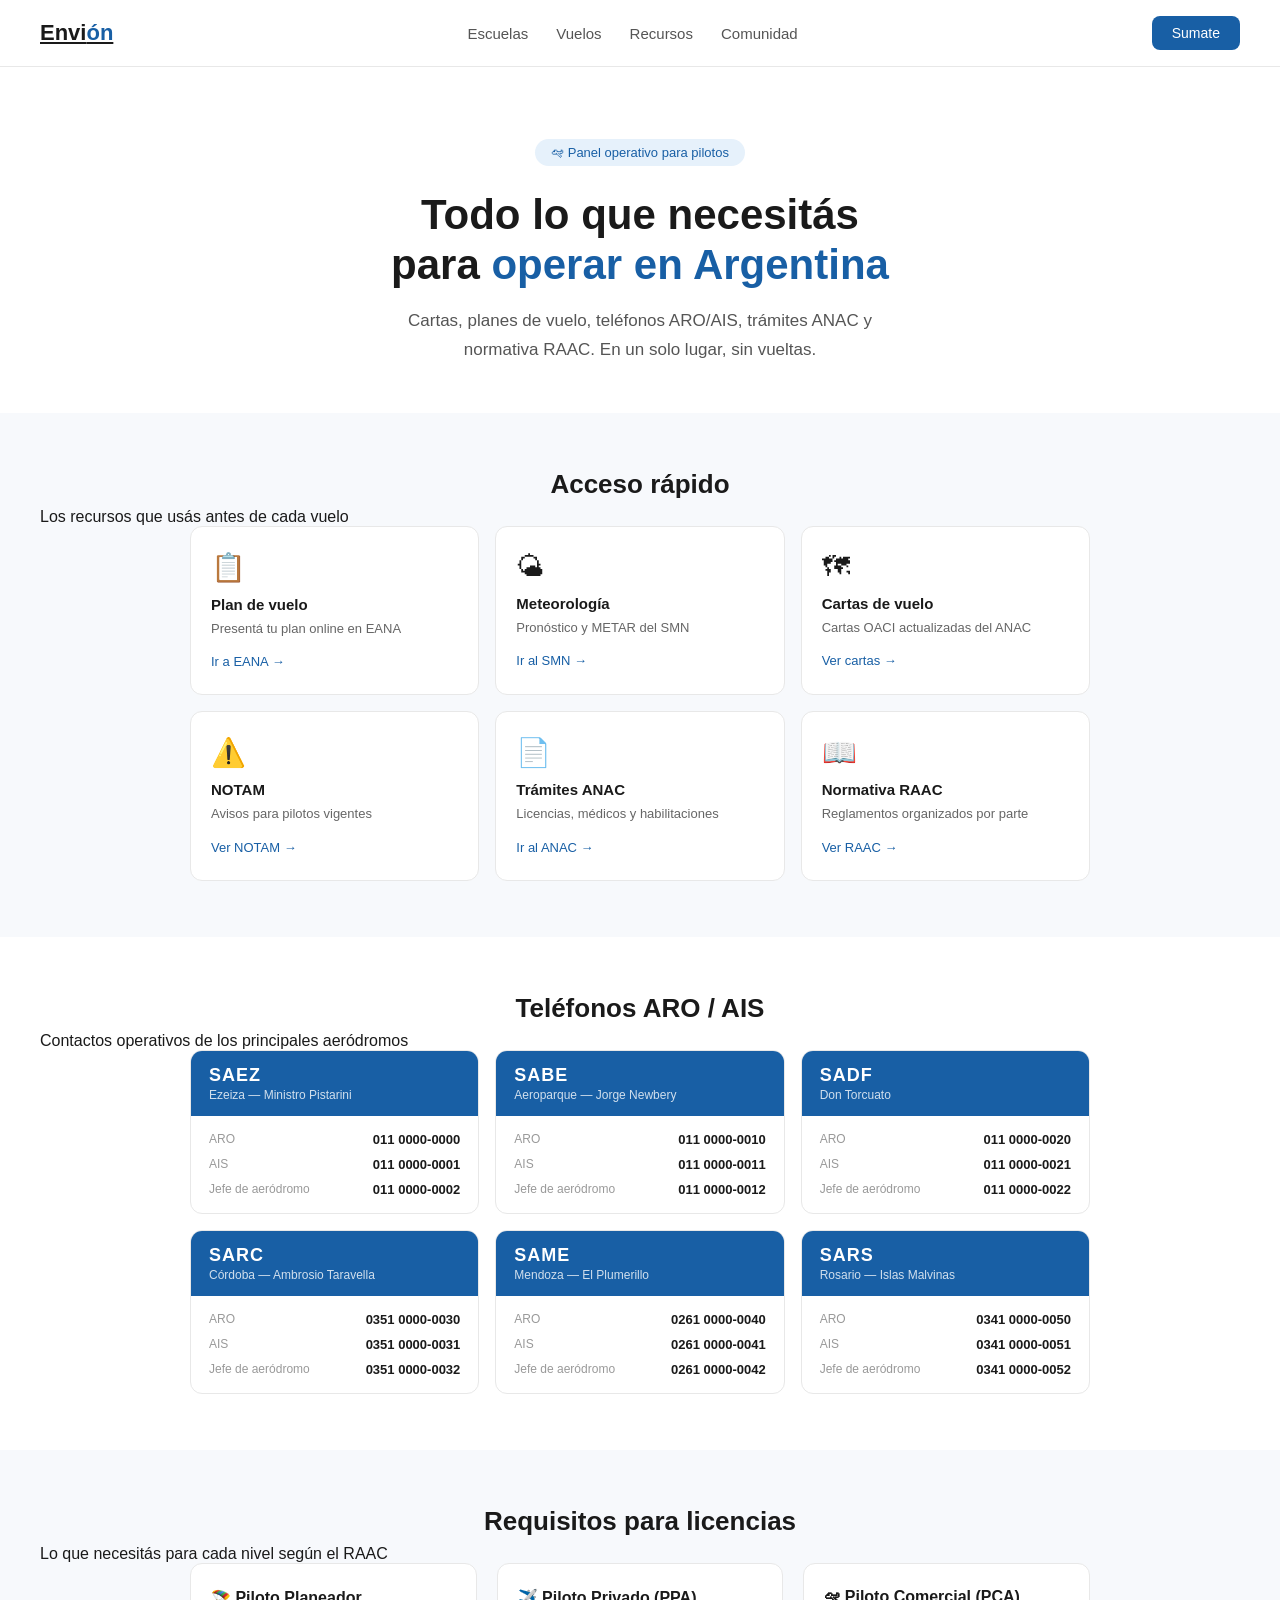
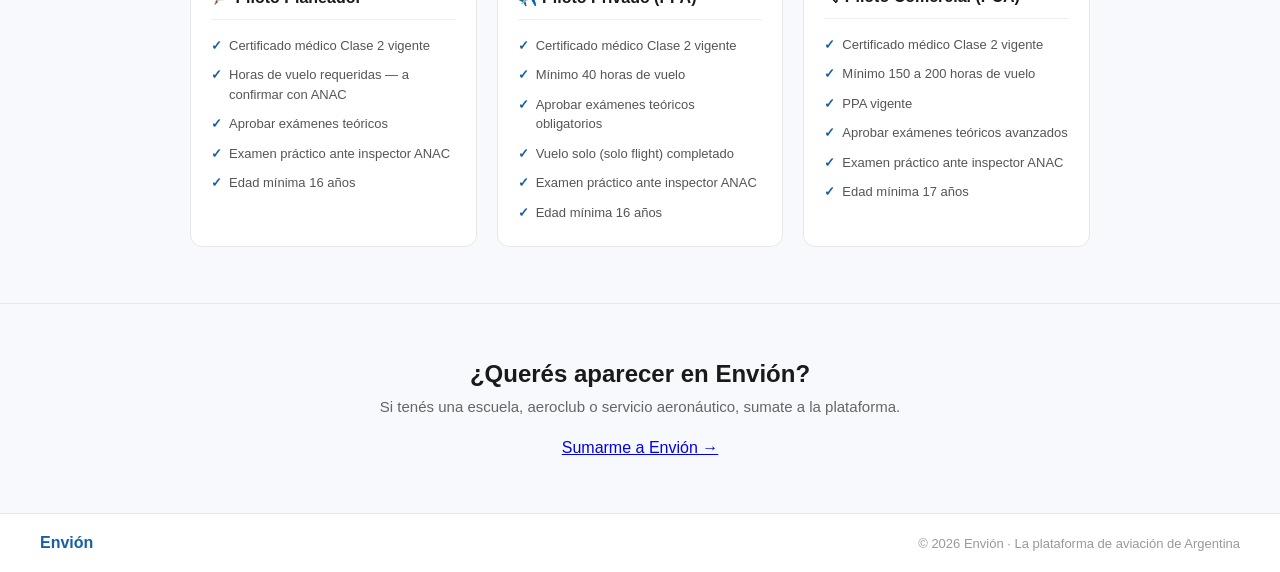
==== piloto.html @ a9848a8b "agrego nueva pag piloto" ====
<!DOCTYPE html>
<html lang="es">
<head>
  <meta charset="UTF-8" />
  <meta name="viewport" content="width=device-width, initial-scale=1.0"/>
  <title>Ya soy piloto — Envión</title>
  <link rel="stylesheet" href="css/style.css"/>
  <link rel="stylesheet" href="css/piloto.css"/>
</head>
<body>

  <!-- NAV -->
  <nav class="nav">
    <a href="index.html" class="logo">Envi<span>ón</span></a>
    <div class="nav-links">
      <a href="escuelas.html">Escuelas</a>
      <a href="vuelos.html">Vuelos</a>
      <a href="#">Recursos</a>
      <a href="#">Comunidad</a>
    </div>
    <button class="nav-cta">Sumate</button>
  </nav>

  <!-- HERO -->
  <section class="pil-hero">
    <div class="badge">🛩 Panel operativo para pilotos</div>
    <h1>Todo lo que necesitás<br>para <span>operar en Argentina</span></h1>
    <p>Cartas, planes de vuelo, teléfonos ARO/AIS, trámites ANAC y normativa RAAC. En un solo lugar, sin vueltas.</p>
  </section>

  <!-- ACCESO RÁPIDO -->
  <section class="pil-acceso">
    <h2>Acceso rápido</h2>
    <p class="section-sub">Los recursos que usás antes de cada vuelo</p>
    <div class="acceso-grid">
      <a href="https://www.eana.com.ar" target="_blank" class="acceso-card">
        <div class="acceso-icon">📋</div>
        <h4>Plan de vuelo</h4>
        <p>Presentá tu plan online en EANA</p>
        <span class="acceso-link">Ir a EANA →</span>
      </a>
      <a href="https://www.smn.gob.ar" target="_blank" class="acceso-card">
        <div class="acceso-icon">🌤</div>
        <h4>Meteorología</h4>
        <p>Pronóstico y METAR del SMN</p>
        <span class="acceso-link">Ir al SMN →</span>
      </a>
      <a href="https://www.anac.gob.ar" target="_blank" class="acceso-card">
        <div class="acceso-icon">🗺</div>
        <h4>Cartas de vuelo</h4>
        <p>Cartas OACI actualizadas del ANAC</p>
        <span class="acceso-link">Ver cartas →</span>
      </a>
      <a href="https://www.eana.com.ar" target="_blank" class="acceso-card">
        <div class="acceso-icon">⚠️</div>
        <h4>NOTAM</h4>
        <p>Avisos para pilotos vigentes</p>
        <span class="acceso-link">Ver NOTAM →</span>
      </a>
      <a href="https://www.anac.gob.ar" target="_blank" class="acceso-card">
        <div class="acceso-icon">📄</div>
        <h4>Trámites ANAC</h4>
        <p>Licencias, médicos y habilitaciones</p>
        <span class="acceso-link">Ir al ANAC →</span>
      </a>
      <a href="https://www.anac.gob.ar" target="_blank" class="acceso-card">
        <div class="acceso-icon">📖</div>
        <h4>Normativa RAAC</h4>
        <p>Reglamentos organizados por parte</p>
        <span class="acceso-link">Ver RAAC →</span>
      </a>
    </div>
  </section>

  <!-- TELÉFONOS ARO/AIS -->
  <section class="pil-telefonos">
    <h2>Teléfonos ARO / AIS</h2>
    <p class="section-sub">Contactos operativos de los principales aeródromos</p>
    <div class="tel-grid">

      <div class="tel-card">
        <div class="tel-header">
          <div class="tel-icao">SAEZ</div>
          <div class="tel-nombre">Ezeiza — Ministro Pistarini</div>
        </div>
        <div class="tel-datos">
          <div class="tel-dato"><span class="tel-label">ARO</span><span class="tel-val">011 0000-0000</span></div>
          <div class="tel-dato"><span class="tel-label">AIS</span><span class="tel-val">011 0000-0001</span></div>
          <div class="tel-dato"><span class="tel-label">Jefe de aeródromo</span><span class="tel-val">011 0000-0002</span></div>
        </div>
      </div>

      <div class="tel-card">
        <div class="tel-header">
          <div class="tel-icao">SABE</div>
          <div class="tel-nombre">Aeroparque — Jorge Newbery</div>
        </div>
        <div class="tel-datos">
          <div class="tel-dato"><span class="tel-label">ARO</span><span class="tel-val">011 0000-0010</span></div>
          <div class="tel-dato"><span class="tel-label">AIS</span><span class="tel-val">011 0000-0011</span></div>
          <div class="tel-dato"><span class="tel-label">Jefe de aeródromo</span><span class="tel-val">011 0000-0012</span></div>
        </div>
      </div>

      <div class="tel-card">
        <div class="tel-header">
          <div class="tel-icao">SADF</div>
          <div class="tel-nombre">Don Torcuato</div>
        </div>
        <div class="tel-datos">
          <div class="tel-dato"><span class="tel-label">ARO</span><span class="tel-val">011 0000-0020</span></div>
          <div class="tel-dato"><span class="tel-label">AIS</span><span class="tel-val">011 0000-0021</span></div>
          <div class="tel-dato"><span class="tel-label">Jefe de aeródromo</span><span class="tel-val">011 0000-0022</span></div>
        </div>
      </div>

      <div class="tel-card">
        <div class="tel-header">
          <div class="tel-icao">SARC</div>
          <div class="tel-nombre">Córdoba — Ambrosio Taravella</div>
        </div>
        <div class="tel-datos">
          <div class="tel-dato"><span class="tel-label">ARO</span><span class="tel-val">0351 0000-0030</span></div>
          <div class="tel-dato"><span class="tel-label">AIS</span><span class="tel-val">0351 0000-0031</span></div>
          <div class="tel-dato"><span class="tel-label">Jefe de aeródromo</span><span class="tel-val">0351 0000-0032</span></div>
        </div>
      </div>

      <div class="tel-card">
        <div class="tel-header">
          <div class="tel-icao">SAME</div>
          <div class="tel-nombre">Mendoza — El Plumerillo</div>
        </div>
        <div class="tel-datos">
          <div class="tel-dato"><span class="tel-label">ARO</span><span class="tel-val">0261 0000-0040</span></div>
          <div class="tel-dato"><span class="tel-label">AIS</span><span class="tel-val">0261 0000-0041</span></div>
          <div class="tel-dato"><span class="tel-label">Jefe de aeródromo</span><span class="tel-val">0261 0000-0042</span></div>
        </div>
      </div>

      <div class="tel-card">
        <div class="tel-header">
          <div class="tel-icao">SARS</div>
          <div class="tel-nombre">Rosario — Islas Malvinas</div>
        </div>
        <div class="tel-datos">
          <div class="tel-dato"><span class="tel-label">ARO</span><span class="tel-val">0341 0000-0050</span></div>
          <div class="tel-dato"><span class="tel-label">AIS</span><span class="tel-val">0341 0000-0051</span></div>
          <div class="tel-dato"><span class="tel-label">Jefe de aeródromo</span><span class="tel-val">0341 0000-0052</span></div>
        </div>
      </div>

    </div>
  </section>

  <!-- REQUISITOS LICENCIAS -->
  <section class="pil-requisitos">
    <h2>Requisitos para licencias</h2>
    <p class="section-sub">Lo que necesitás para cada nivel según el RAAC</p>
    <div class="req-grid">
      <div class="req-card">
        <h3>🪂 Piloto Planeador</h3>
        <ul>
          <li>Certificado médico Clase 2 vigente</li>
          <li>Horas de vuelo requeridas — a confirmar con ANAC</li>
          <li>Aprobar exámenes teóricos</li>
          <li>Examen práctico ante inspector ANAC</li>
          <li>Edad mínima 16 años</li>
        </ul>
      </div>
      <div class="req-card">
        <h3>✈️ Piloto Privado (PPA)</h3>
        <ul>
          <li>Certificado médico Clase 2 vigente</li>
          <li>Mínimo 40 horas de vuelo</li>
          <li>Aprobar exámenes teóricos obligatorios</li>
          <li>Vuelo solo (solo flight) completado</li>
          <li>Examen práctico ante inspector ANAC</li>
          <li>Edad mínima 16 años</li>
        </ul>
      </div>
      <div class="req-card">
        <h3>🛩 Piloto Comercial (PCA)</h3>
        <ul>
          <li>Certificado médico Clase 2 vigente</li>
          <li>Mínimo 150 a 200 horas de vuelo</li>
          <li>PPA vigente</li>
          <li>Aprobar exámenes teóricos avanzados</li>
          <li>Examen práctico ante inspector ANAC</li>
          <li>Edad mínima 17 años</li>
        </ul>
      </div>
    </div>
  </section>

  <!-- CTA -->
  <section class="cta-section">
    <h2>¿Querés aparecer en Envión?</h2>
    <p>Si tenés una escuela, aeroclub o servicio aeronáutico, sumate a la plataforma.</p>
    <a href="index.html#sumate" class="btn-primary">Sumarme a Envión →</a>
  </section>

  <!-- FOOTER -->
  <footer class="footer">
    <div class="footer-logo">Envión</div>
    <div class="footer-text">© 2026 Envión · La plataforma de aviación de Argentina</div>
  </footer>

  <script src="js/main.js"></script>
</body>
</html>
---- css/style.css ----
* {
  box-sizing: border-box;
  margin: 0;
  padding: 0;
}

body {
  font-family: 'Segoe UI', sans-serif;
  color: #1a1a1a;
  background: #ffffff;
}

/* NAV */
.nav {
  display: flex;
  justify-content: space-between;
  align-items: center;
  padding: 16px 40px;
  border-bottom: 1px solid #e8e8e8;
  background: #ffffff;
  position: sticky;
  top: 0;
  z-index: 100;
}

.logo {
  font-size: 22px;
  font-weight: 600;
  color: #1a1a1a;
}

.logo span {
  color: #185FA5;
}

.nav-links {
  display: flex;
  gap: 28px;
}

.nav-links a {
  text-decoration: none;
  font-size: 15px;
  color: #555;
  transition: color 0.2s;
}

.nav-links a:hover {
  color: #185FA5;
}

.nav-cta {
  background: #185FA5;
  color: white;
  border: none;
  padding: 9px 20px;
  border-radius: 8px;
  font-size: 14px;
  font-weight: 500;
  cursor: pointer;
  transition: background 0.2s;
}

.nav-cta:hover {
  background: #0c447c;
}

/* HERO */
.hero {
  text-align: center;
  padding: 72px 40px 48px;
  background: #ffffff;
}

.badge {
  display: inline-block;
  background: #E6F1FB;
  color: #185FA5;
  font-size: 13px;
  font-weight: 500;
  padding: 6px 16px;
  border-radius: 20px;
  margin-bottom: 24px;
}

.hero h1 {
  font-size: 42px;
  font-weight: 700;
  line-height: 1.2;
  color: #1a1a1a;
  margin-bottom: 16px;
}

.hero h1 span {
  color: #185FA5;
}

.hero p {
  font-size: 17px;
  color: #555;
  max-width: 520px;
  margin: 0 auto;
  line-height: 1.7;
}

/* ELECCIÓN */
.choice-section {
  padding: 16px 40px 56px;
  background: #ffffff;
}

.choice-label {
  text-align: center;
  font-size: 12px;
  color: #999;
  text-transform: uppercase;
  letter-spacing: 1px;
  margin-bottom: 20px;
}

.choice-grid {
  display: grid;
  grid-template-columns: 1fr 1fr;
  gap: 20px;
  max-width: 620px;
  margin: 0 auto;
}

.choice-card {
  border: 1px solid #e8e8e8;
  border-radius: 14px;
  padding: 28px 24px;
  background: #ffffff;
  transition: border-color 0.2s, box-shadow 0.2s;
}

.choice-card:hover {
  border-color: #185FA5;
  box-shadow: 0 4px 16px rgba(24, 95, 165, 0.08);
}

.choice-card.featured {
  border: 2px solid #185FA5;
}

.choice-icon {
  font-size: 28px;
  margin-bottom: 14px;
}

.choice-card h3 {
  font-size: 16px;
  font-weight: 600;
  color: #1a1a1a;
  margin-bottom: 8px;
}

.choice-card p {
  font-size: 14px;
  color: #666;
  line-height: 1.6;
  margin-bottom: 16px;
}

.choice-card a {
  font-size: 14px;
  font-weight: 500;
  color: #185FA5;
  text-decoration: none;
}

.choice-card a:hover {
  text-decoration: underline;
}

/* STATS */
.stats-bar {
  display: flex;
  justify-content: center;
  gap: 56px;
  padding: 28px 40px;
  background: #f7f9fc;
  border-top: 1px solid #e8e8e8;
  border-bottom: 1px solid #e8e8e8;
}

.stat {
  text-align: center;
}

.stat-num {
  font-size: 26px;
  font-weight: 700;
  color: #185FA5;
}

.stat-label {
  font-size: 13px;
  color: #777;
  margin-top: 4px;
}

/* FEATURES */
.features {
  padding: 56px 40px;
  background: #ffffff;
}

.features h2 {
  text-align: center;
  font-size: 26px;
  font-weight: 600;
  color: #1a1a1a;
  margin-bottom: 32px;
}

.features-grid {
  display: grid;
  grid-template-columns: repeat(3, 1fr);
  gap: 20px;
  max-width: 900px;
  margin: 0 auto;
}

.feature-item {
  padding: 24px 20px;
  border: 1px solid #e8e8e8;
  border-radius: 12px;
  background: #ffffff;
  transition: box-shadow 0.2s;
}

.feature-item:hover {
  box-shadow: 0 4px 16px rgba(0,0,0,0.06);
}

.feature-icon {
  font-size: 24px;
  margin-bottom: 12px;
}

.feature-item h4 {
  font-size: 15px;
  font-weight: 600;
  color: #1a1a1a;
  margin-bottom: 6px;
}

.feature-item p {
  font-size: 13px;
  color: #666;
  line-height: 1.6;
}

/* CTA */
.cta-section {
  padding: 56px 40px;
  text-align: center;
  background: #f7f9fc;
  border-top: 1px solid #e8e8e8;
}

.cta-section h2 {
  font-size: 24px;
  font-weight: 600;
  color: #1a1a1a;
  margin-bottom: 10px;
}

.cta-section p {
  font-size: 15px;
  color: #666;
  margin-bottom: 24px;
}

.cta-input-row {
  display: flex;
  gap: 10px;
  max-width: 440px;
  margin: 0 auto;
}

.cta-input-row input {
  flex: 1;
  height: 42px;
  border: 1px solid #ddd;
  border-radius: 8px;
  padding: 0 14px;
  font-size: 14px;
  outline: none;
  transition: border-color 0.2s;
}

.cta-input-row input:focus {
  border-color: #185FA5;
}

.cta-primary {
  background: #185FA5;
  color: white;
  border: none;
  padding: 0 22px;
  height: 42px;
  border-radius: 8px;
  font-size: 14px;
  font-weight: 500;
  cursor: pointer;
  white-space: nowrap;
  transition: background 0.2s;
}

.cta-primary:hover {
  background: #0c447c;
}

/* FOOTER */
.footer {
  padding: 20px 40px;
  display: flex;
  justify-content: space-between;
  align-items: center;
  border-top: 1px solid #e8e8e8;
}

.footer-logo {
  font-size: 16px;
  font-weight: 600;
  color: #185FA5;
}

.footer-text {
  font-size: 13px;
  color: #999;
}
---- css/piloto.css ----
/* HERO */
.pil-hero {
  text-align: center;
  padding: 72px 40px 48px;
  background: #ffffff;
}

.pil-hero h1 {
  font-size: 42px;
  font-weight: 700;
  line-height: 1.2;
  color: #1a1a1a;
  margin-bottom: 16px;
}

.pil-hero h1 span {
  color: #185FA5;
}

.pil-hero p {
  font-size: 17px;
  color: #555;
  max-width: 540px;
  margin: 0 auto;
  line-height: 1.7;
}

/* ACCESO RÁPIDO */
.pil-acceso {
  padding: 56px 40px;
  background: #f7f9fc;
}

.pil-acceso h2 {
  text-align: center;
  font-size: 26px;
  font-weight: 600;
  color: #1a1a1a;
  margin-bottom: 8px;
}

.acceso-grid {
  display: grid;
  grid-template-columns: repeat(3, 1fr);
  gap: 16px;
  max-width: 900px;
  margin: 0 auto;
}

.acceso-card {
  background: #ffffff;
  border: 1px solid #e8e8e8;
  border-radius: 12px;
  padding: 24px 20px;
  text-decoration: none;
  color: inherit;
  transition: border-color 0.2s, box-shadow 0.2s;
  display: block;
}

.acceso-card:hover {
  border-color: #185FA5;
  box-shadow: 0 4px 16px rgba(24, 95, 165, 0.08);
}

.acceso-icon {
  font-size: 28px;
  margin-bottom: 12px;
}

.acceso-card h4 {
  font-size: 15px;
  font-weight: 600;
  color: #1a1a1a;
  margin-bottom: 6px;
}

.acceso-card p {
  font-size: 13px;
  color: #666;
  line-height: 1.5;
  margin-bottom: 14px;
}

.acceso-link {
  font-size: 13px;
  font-weight: 500;
  color: #185FA5;
}

/* TELÉFONOS */
.pil-telefonos {
  padding: 56px 40px;
  background: #ffffff;
}

.pil-telefonos h2 {
  text-align: center;
  font-size: 26px;
  font-weight: 600;
  color: #1a1a1a;
  margin-bottom: 8px;
}

.tel-grid {
  display: grid;
  grid-template-columns: repeat(3, 1fr);
  gap: 16px;
  max-width: 900px;
  margin: 0 auto;
}

.tel-card {
  border: 1px solid #e8e8e8;
  border-radius: 12px;
  overflow: hidden;
  background: #ffffff;
  transition: box-shadow 0.2s;
}

.tel-card:hover {
  box-shadow: 0 4px 16px rgba(0,0,0,0.06);
}

.tel-header {
  background: #185FA5;
  padding: 14px 18px;
}

.tel-icao {
  font-size: 18px;
  font-weight: 700;
  color: #ffffff;
  letter-spacing: 1px;
}

.tel-nombre {
  font-size: 12px;
  color: rgba(255,255,255,0.8);
  margin-top: 2px;
}

.tel-datos {
  padding: 16px 18px;
  display: flex;
  flex-direction: column;
  gap: 10px;
}

.tel-dato {
  display: flex;
  justify-content: space-between;
  align-items: center;
}

.tel-label {
  font-size: 12px;
  color: #999;
}

.tel-val {
  font-size: 13px;
  font-weight: 600;
  color: #1a1a1a;
}

/* REQUISITOS */
.pil-requisitos {
  padding: 56px 40px;
  background: #f7f9fc;
}

.pil-requisitos h2 {
  text-align: center;
  font-size: 26px;
  font-weight: 600;
  color: #1a1a1a;
  margin-bottom: 8px;
}

.req-grid {
  display: grid;
  grid-template-columns: repeat(3, 1fr);
  gap: 20px;
  max-width: 900px;
  margin: 0 auto;
}

.req-card {
  background: #ffffff;
  border: 1px solid #e8e8e8;
  border-radius: 12px;
  padding: 24px 20px;
}

.req-card h3 {
  font-size: 16px;
  font-weight: 600;
  color: #1a1a1a;
  margin-bottom: 16px;
  padding-bottom: 12px;
  border-bottom: 1px solid #f0f0f0;
}

.req-card ul {
  list-style: none;
  display: flex;
  flex-direction: column;
  gap: 10px;
}

.req-card ul li {
  font-size: 13px;
  color: #555;
  line-height: 1.5;
  padding-left: 18px;
  position: relative;
}

.req-card ul li::before {
  content: "✓";
  position: absolute;
  left: 0;
  color: #185FA5;
  font-weight: 600;
}
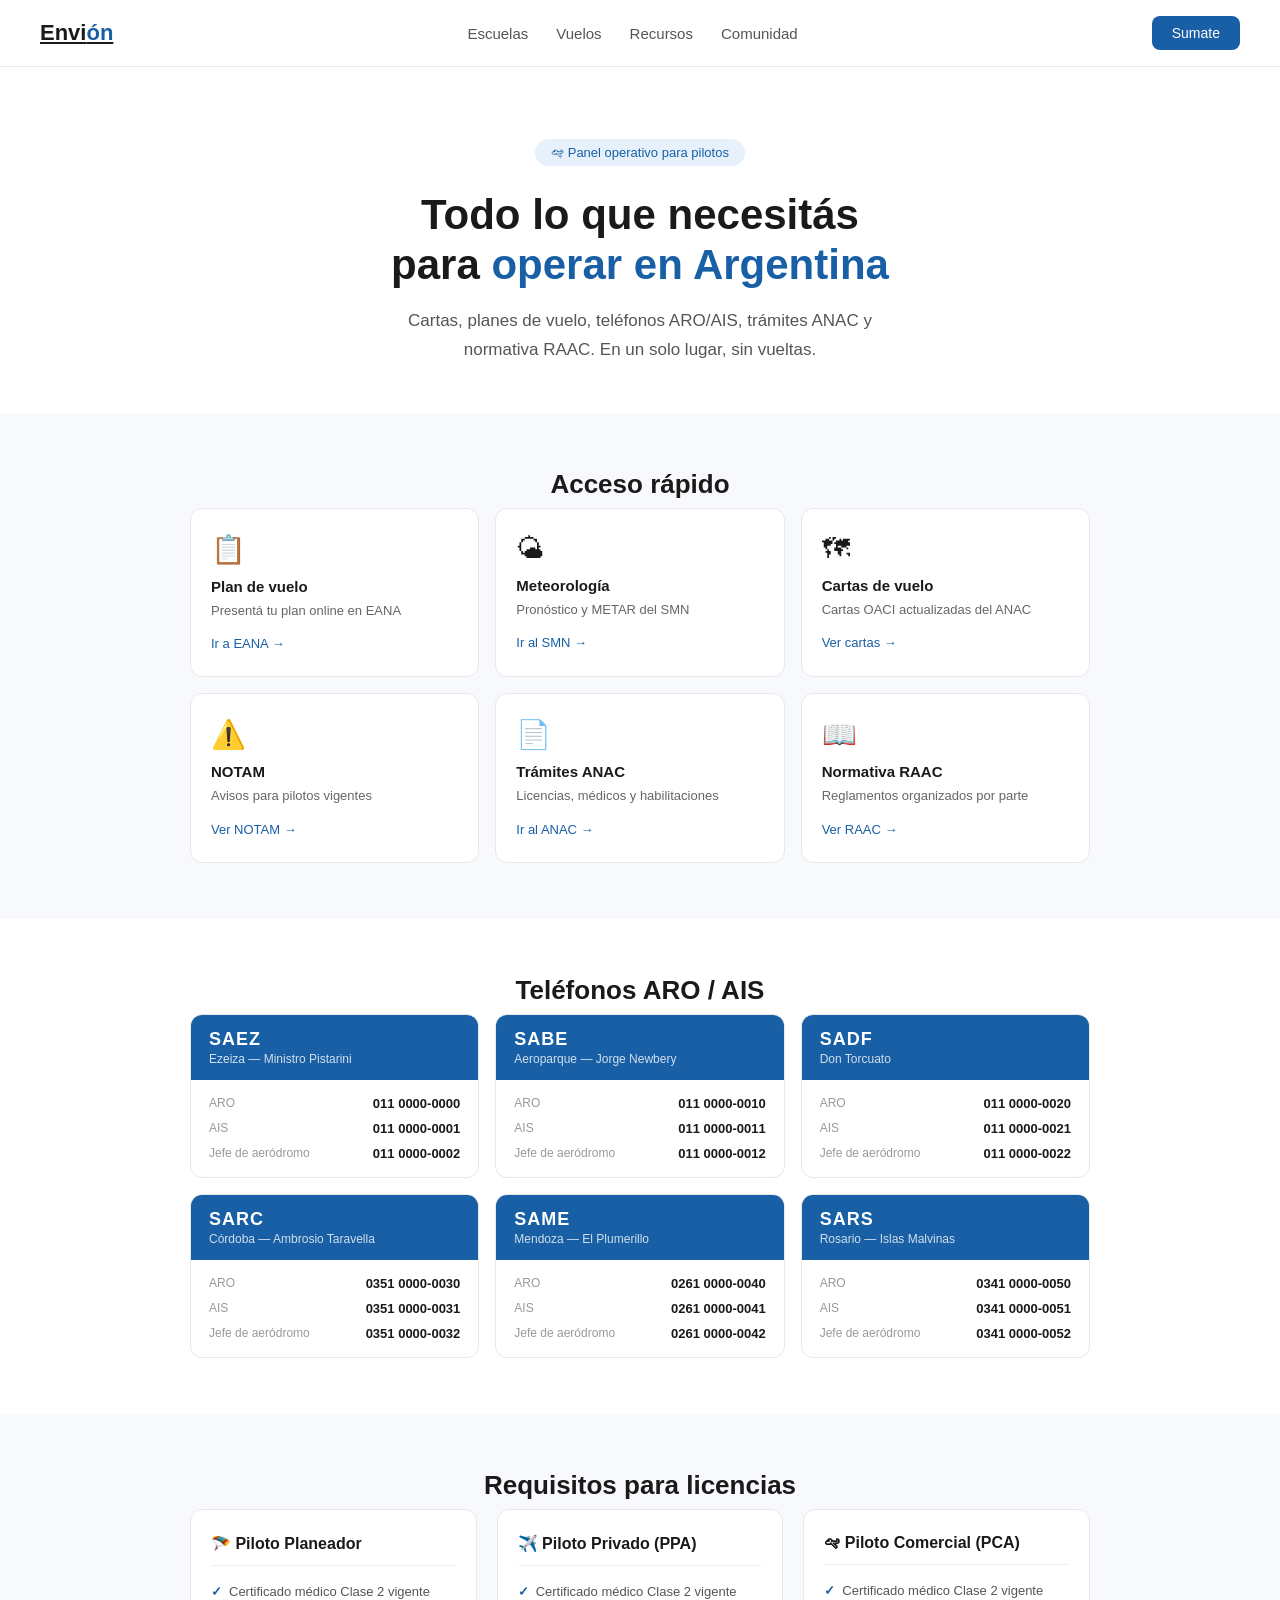
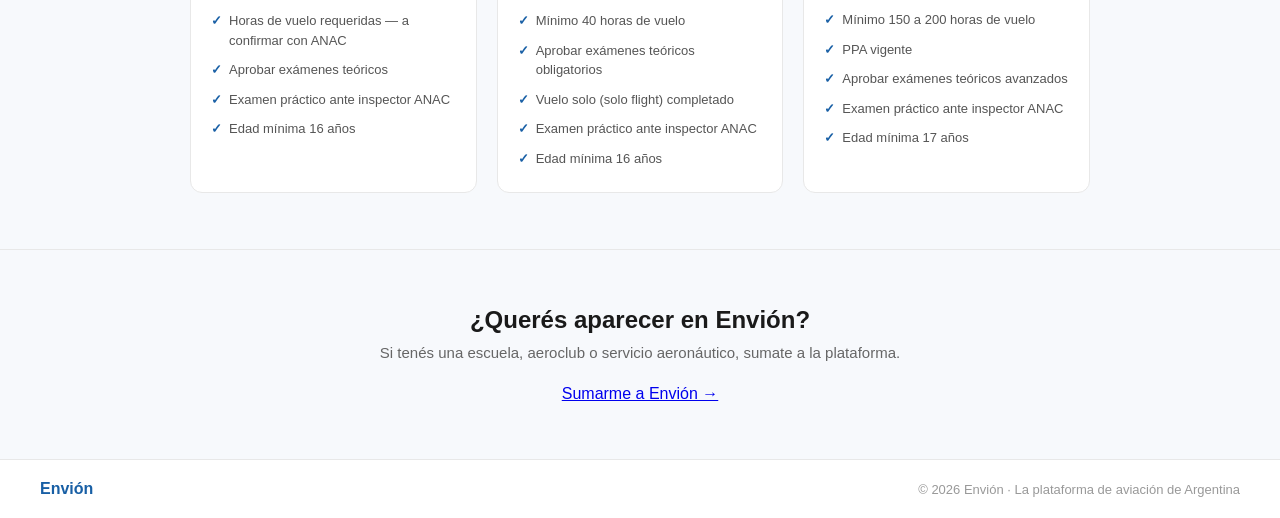
==== commit 51025c4b: "agrego nueva pag piloto sacando textos" ====
--- a/piloto.html
+++ b/piloto.html
@@ -31,7 +31,6 @@
   <!-- ACCESO RÁPIDO -->
   <section class="pil-acceso">
     <h2>Acceso rápido</h2>
-    <p class="section-sub">Los recursos que usás antes de cada vuelo</p>
     <div class="acceso-grid">
       <a href="https://www.eana.com.ar" target="_blank" class="acceso-card">
         <div class="acceso-icon">📋</div>
@@ -75,7 +74,6 @@
   <!-- TELÉFONOS ARO/AIS -->
   <section class="pil-telefonos">
     <h2>Teléfonos ARO / AIS</h2>
-    <p class="section-sub">Contactos operativos de los principales aeródromos</p>
     <div class="tel-grid">
 
       <div class="tel-card">
@@ -156,7 +154,6 @@
   <!-- REQUISITOS LICENCIAS -->
   <section class="pil-requisitos">
     <h2>Requisitos para licencias</h2>
-    <p class="section-sub">Lo que necesitás para cada nivel según el RAAC</p>
     <div class="req-grid">
       <div class="req-card">
         <h3>🪂 Piloto Planeador</h3>
